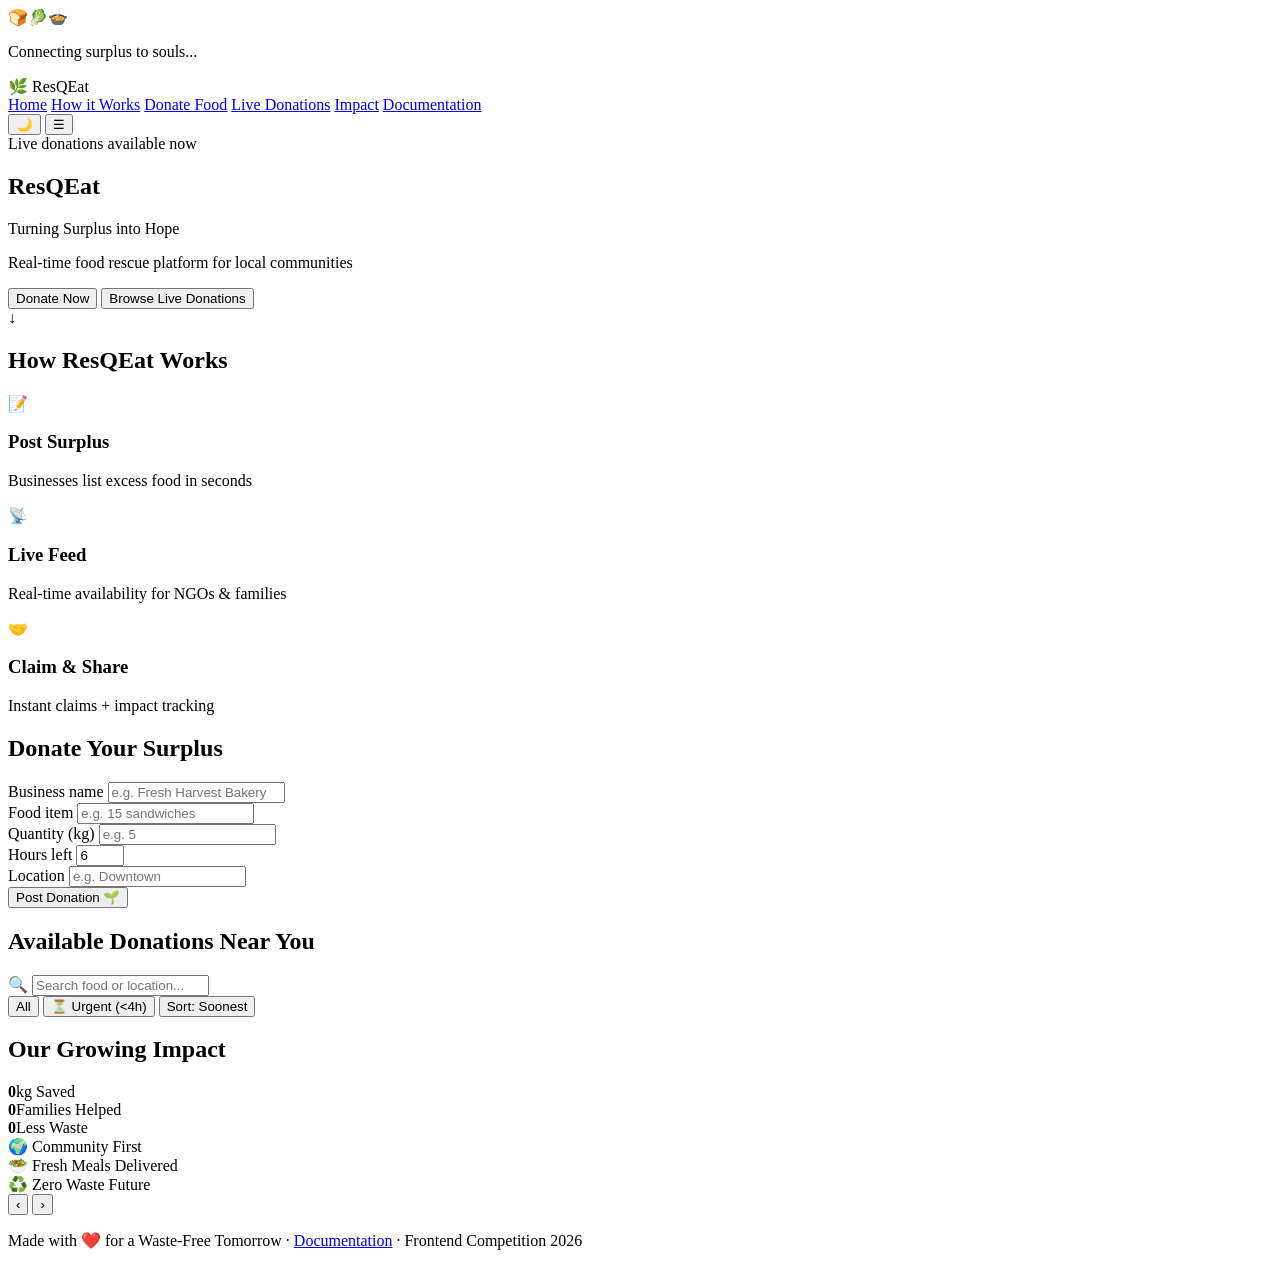
==== index.html @ 538a2867 "first commit" ====
<!DOCTYPE html>
<html lang="en">
<head>
    <meta charset="UTF-8">
    <meta name="viewport" content="width=device-width, initial-scale=1.0">
    <title>ResQEat • Zero Waste Food Network</title>
    <meta name="description" content="ResQEat connects surplus food from local businesses to NGOs and families in real time — turning waste into meals before the clock runs out.">
    <link rel="stylesheet" href="style.css">
</head>
<body>
    <!-- Loading -->
    <div id="loading-screen" class="loading-screen" aria-hidden="true">
        <div class="loader">
            <div class="food-loader">
                <span>🍞</span><span>🥬</span><span>🍲</span>
            </div>
            <p>Connecting surplus to souls...</p>
        </div>
    </div>

    <nav class="navbar">
        <div class="nav-container">
            <div class="logo">🌿 ResQEat</div>
            <div class="nav-links">
                <a href="#home">Home</a>
                <a href="#how">How it Works</a>
                <a href="#donate">Donate Food</a>
                <a href="#claim">Live Donations</a>
                <a href="#impact">Impact</a>
                <a href="documentation.html">Documentation</a>
            </div>
            <div class="nav-right">
                <button onclick="toggleTheme()" id="theme-toggle" class="theme-toggle" aria-label="Toggle dark mode">🌙</button>
                <button class="nav-toggle" onclick="toggleMobileNav()" aria-label="Open menu">☰</button>
            </div>
        </div>
    </nav>

    <!-- Hero -->
    <section id="home" class="hero">
        <div class="hero-bg"></div>
        <div class="hero-grain"></div>
        <div class="hero-content">
            <span class="hero-eyebrow"><span class="pulse-dot"></span> Live donations available now</span>
            <h1>ResQEat</h1>
            <p class="tagline">Turning Surplus into Hope</p>
            <p class="subtag">Real-time food rescue platform for local communities</p>
            <div class="hero-buttons">
                <button onclick="navigateToSection('donate')" class="cta-btn primary">Donate Now</button>
                <button onclick="navigateToSection('claim')" class="cta-btn secondary">Browse Live Donations</button>
            </div>
        </div>
        <div class="scroll-cue" aria-hidden="true">↓</div>
    </section>

    <!-- How it Works -->
    <section id="how" class="section">
        <div class="container">
            <h2 class="section-title reveal">How ResQEat Works</h2>
            <div class="steps-grid">
                <div class="step-card reveal">
                    <div class="icon">📝</div>
                    <h3>Post Surplus</h3>
                    <p>Businesses list excess food in seconds</p>
                </div>
                <div class="step-card reveal">
                    <div class="icon">📡</div>
                    <h3>Live Feed</h3>
                    <p>Real-time availability for NGOs & families</p>
                </div>
                <div class="step-card reveal">
                    <div class="icon">🤝</div>
                    <h3>Claim & Share</h3>
                    <p>Instant claims + impact tracking</p>
                </div>
            </div>
        </div>
    </section>

    <!-- Donate -->
    <section id="donate" class="section section-alt">
        <div class="container">
            <h2 class="section-title reveal">Donate Your Surplus</h2>
            <form id="donate-form" class="donate-form reveal" onsubmit="submitDonation(event)">
                <div class="form-grid">
                    <div class="field">
                        <label for="business">Business name</label>
                        <input type="text" id="business" placeholder="e.g. Fresh Harvest Bakery" required>
                    </div>
                    <div class="field">
                        <label for="item">Food item</label>
                        <input type="text" id="item" placeholder="e.g. 15 sandwiches" required>
                    </div>
                    <div class="field">
                        <label for="qty">Quantity (kg)</label>
                        <input type="number" id="qty" placeholder="e.g. 5" step="0.5" min="0.1" required>
                    </div>
                    <div class="field">
                        <label for="hours">Hours left</label>
                        <input type="number" id="hours" placeholder="6" min="1" max="48" value="6" required>
                    </div>
                    <div class="field">
                        <label for="loc">Location</label>
                        <input type="text" id="loc" placeholder="e.g. Downtown" required>
                    </div>
                </div>
                <button type="submit" class="submit-btn">Post Donation 🌱</button>
            </form>
        </div>
    </section>

    <!-- Live Donations -->
    <section id="claim" class="section">
        <div class="container">
            <h2 class="section-title reveal">Available Donations Near You</h2>
            <div class="filter-bar reveal">
                <div class="search-bar">
                    <span class="search-icon">🔍</span>
                    <input type="text" id="search-input" placeholder="Search food or location..." onkeyup="filterDonations()" aria-label="Search donations">
                </div>
                <button class="filter-chip active" data-filter="all" onclick="setFilter('all', this)">All</button>
                <button class="filter-chip" data-filter="urgent" onclick="setFilter('urgent', this)">⏳ Urgent (&lt;4h)</button>
                <button class="filter-chip" data-filter="soon" onclick="setFilter('soon', this)">Sort: Soonest</button>
            </div>
            <div id="donations-container" class="donations-grid"></div>
        </div>
    </section>

    <!-- Impact -->
    <section id="impact" class="section section-alt">
        <div class="container">
            <h2 class="section-title reveal">Our Growing Impact</h2>
            <div class="stats-grid">
                <div class="stat reveal"><strong data-count="12450">0</strong><span>kg Saved</span></div>
                <div class="stat reveal"><strong data-count="520">0</strong><span>Families Helped</span></div>
                <div class="stat reveal"><strong data-count="94" data-suffix="%">0</strong><span>Less Waste</span></div>
            </div>
            <div class="slider-container reveal">
                <div id="slides" class="slides">
                    <div class="slide">🌍 Community First</div>
                    <div class="slide">🥗 Fresh Meals Delivered</div>
                    <div class="slide">♻️ Zero Waste Future</div>
                </div>
                <button class="slider-btn prev" onclick="changeSlide(-1)" aria-label="Previous slide">‹</button>
                <button class="slider-btn next" onclick="changeSlide(1)" aria-label="Next slide">›</button>
            </div>
            <div class="slider-dots" id="slider-dots"></div>
        </div>
    </section>

    <footer>
        <p>Made with ❤️ for a Waste-Free Tomorrow · <a href="documentation.html">Documentation</a> · Frontend Competition 2026</p>
    </footer>

    <div class="toast-container" id="toast-container"></div>

    <script src="script.js"></script>
</body>
</html>
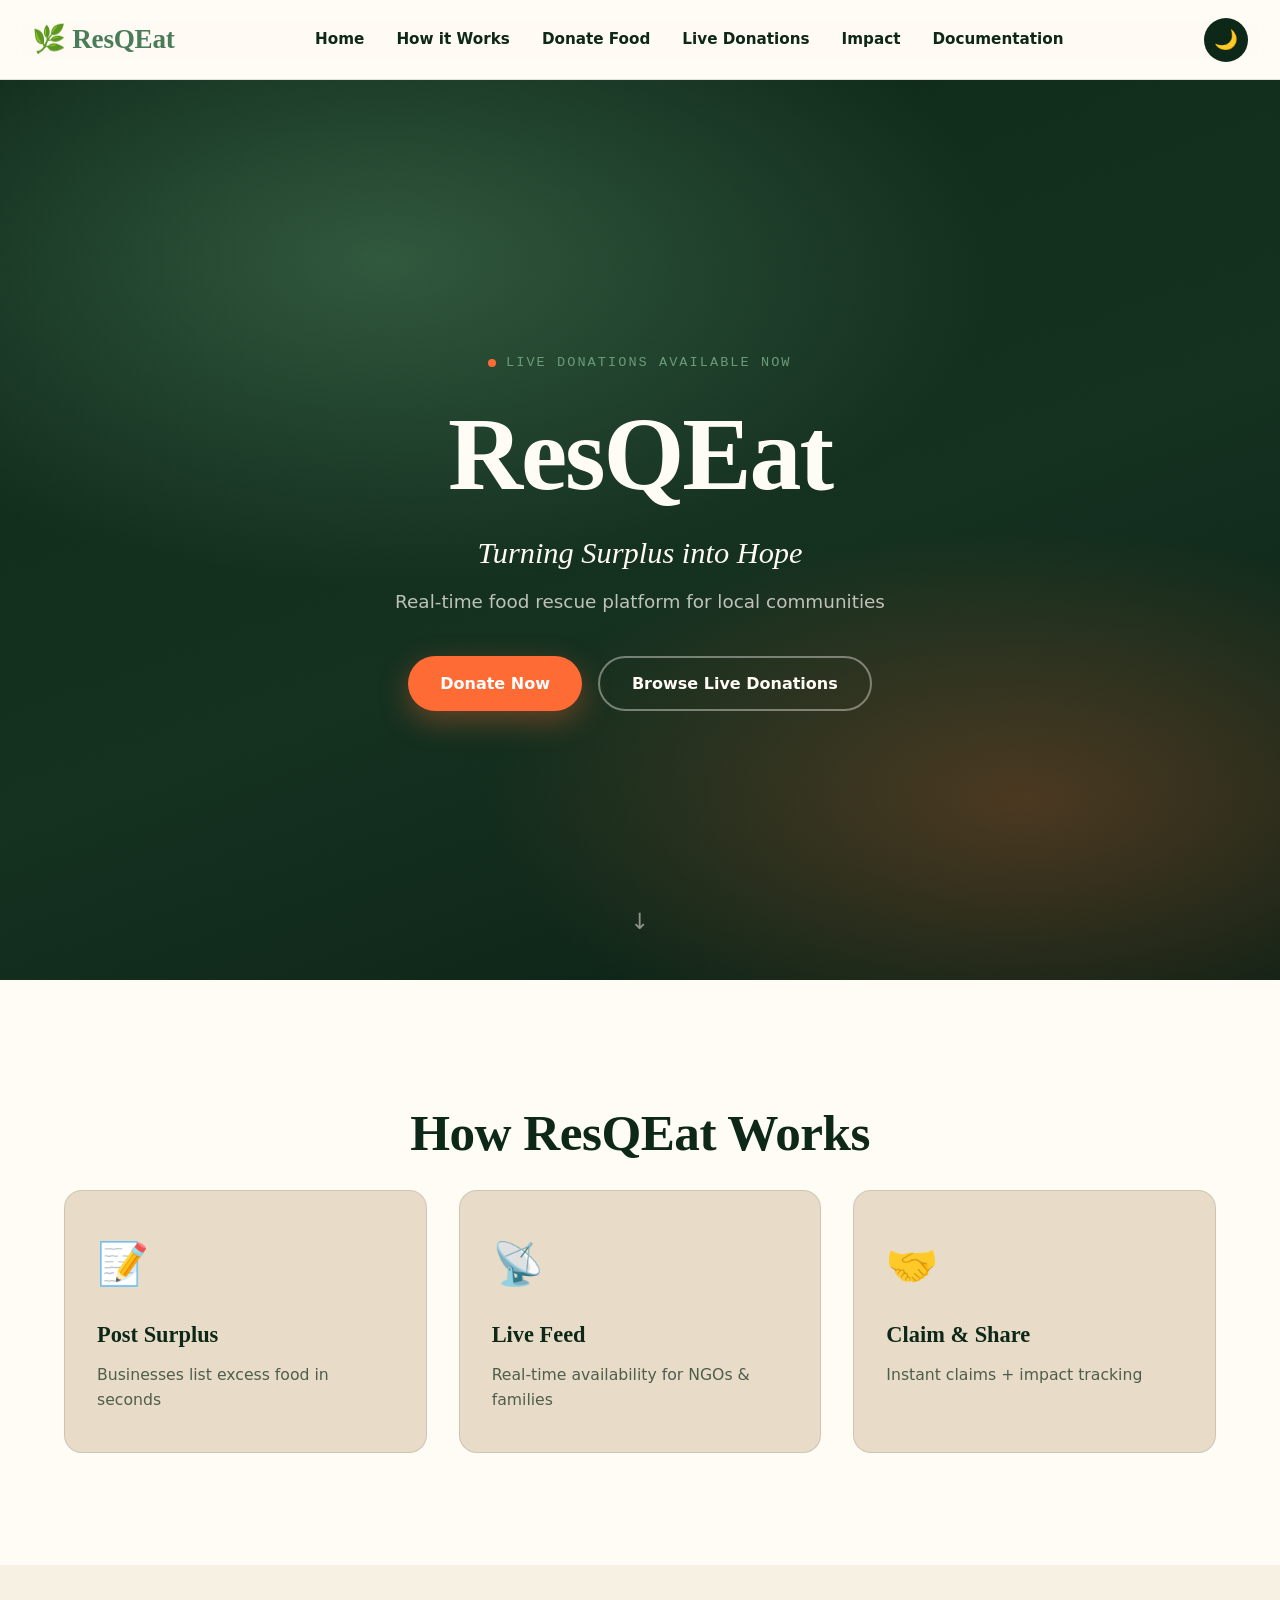
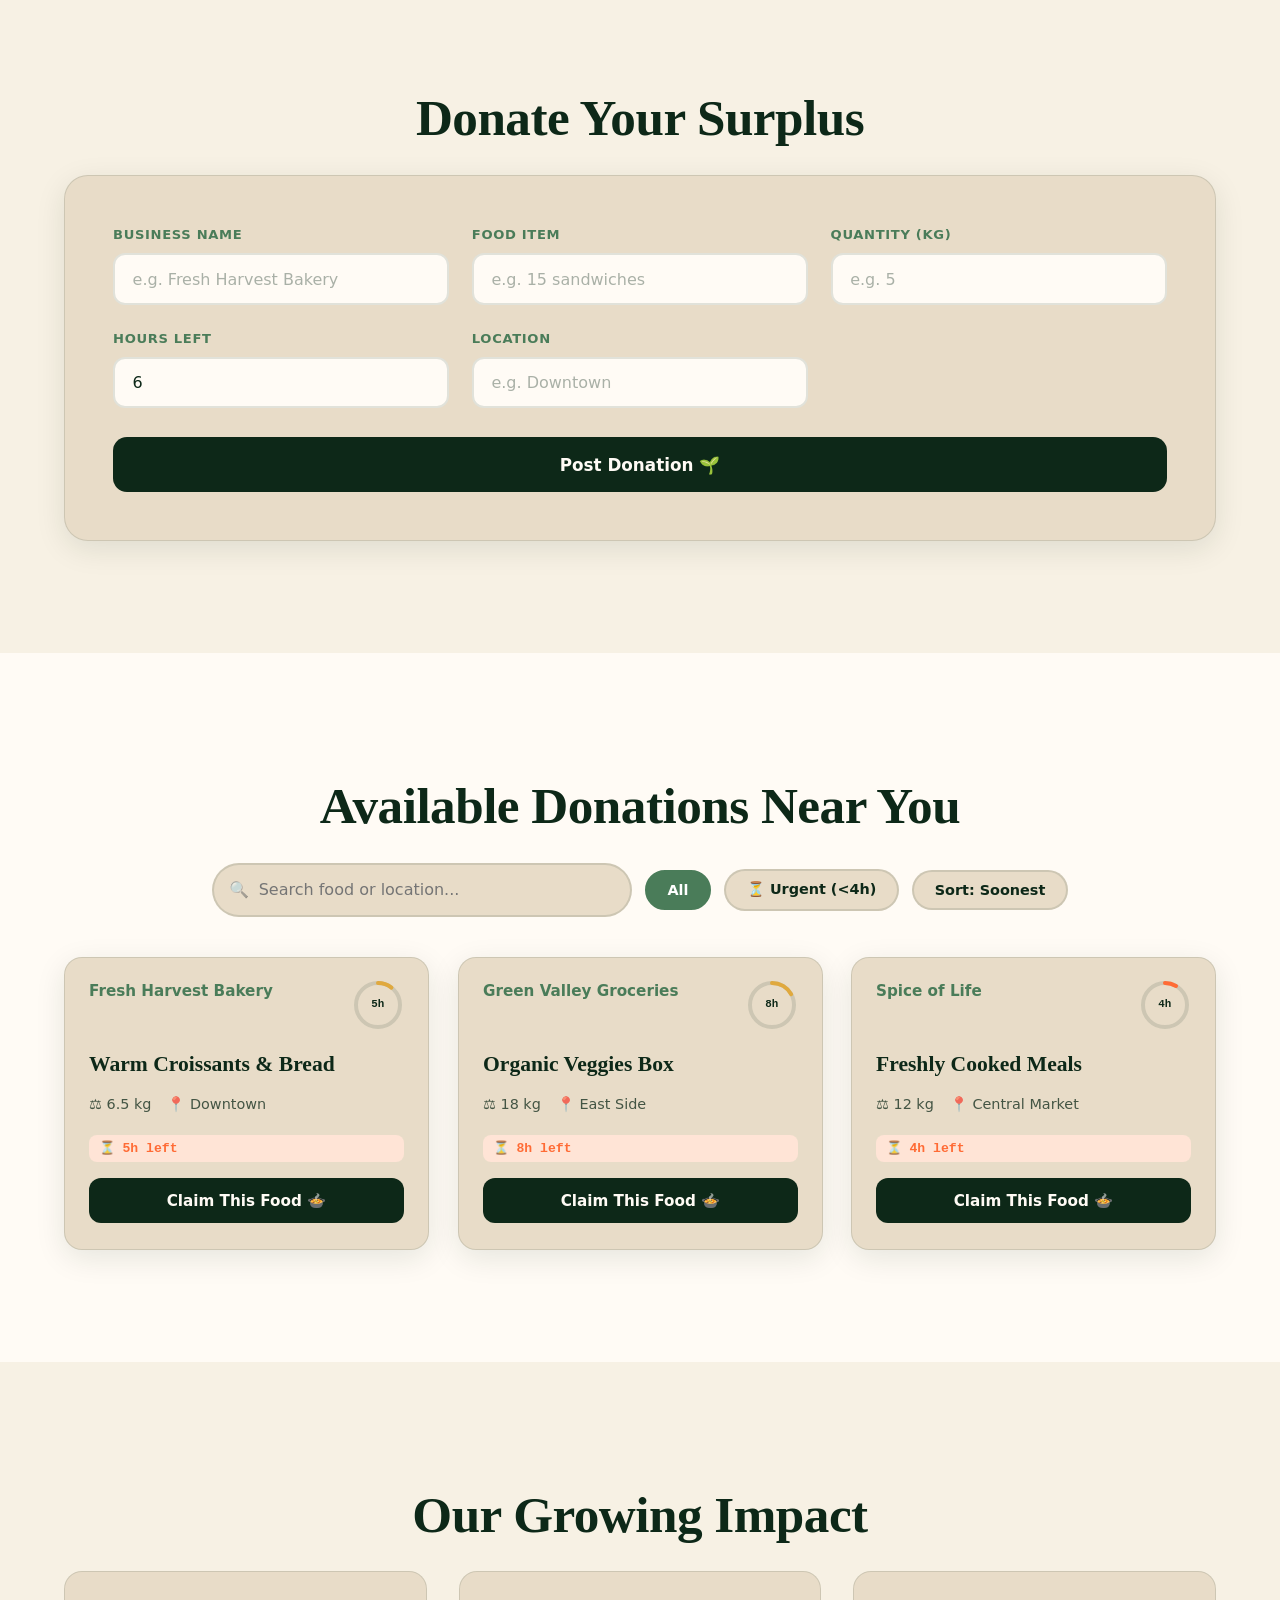
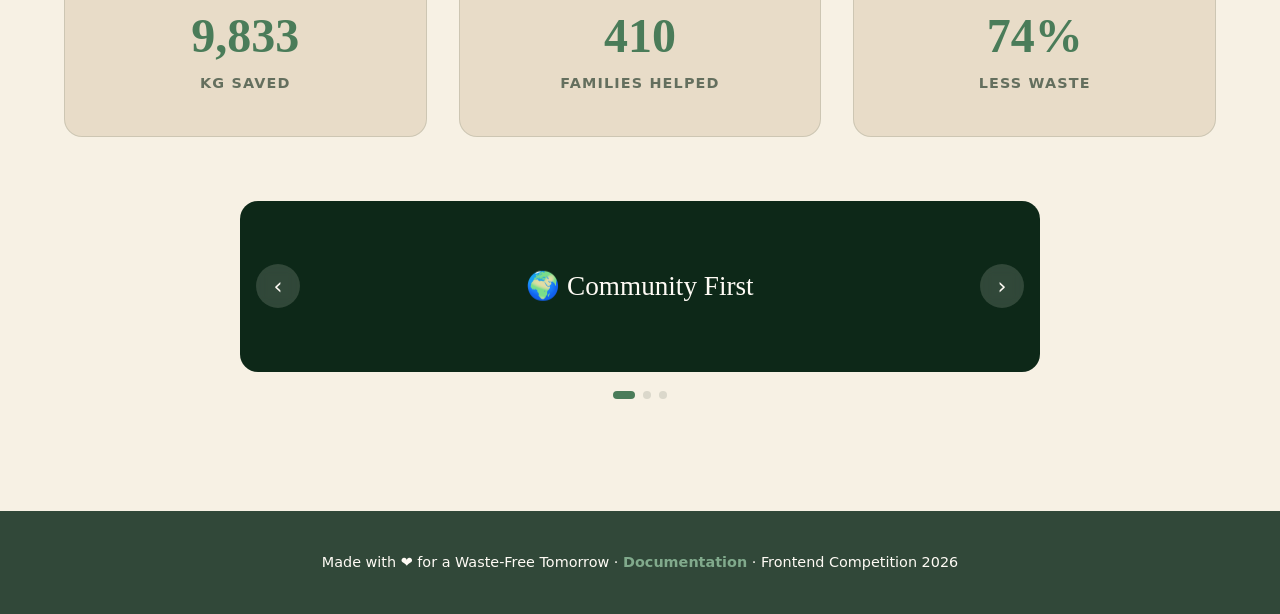
==== commit ddccba47: "Fix CSS and JS paths" ====
--- a/index.html
+++ b/index.html
@@ -5,7 +5,7 @@
     <meta name="viewport" content="width=device-width, initial-scale=1.0">
     <title>ResQEat • Zero Waste Food Network</title>
     <meta name="description" content="ResQEat connects surplus food from local businesses to NGOs and families in real time — turning waste into meals before the clock runs out.">
-    <link rel="stylesheet" href="style.css">
+    <link rel="stylesheet" href="src/style.css">
 </head>
 <body>
     <!-- Loading -->
@@ -154,6 +154,6 @@
 
     <div class="toast-container" id="toast-container"></div>
 
-    <script src="script.js"></script>
+    <script src="src/script.js"></script>
 </body>
 </html>
--- a/src/style.css
+++ b/src/style.css
@@ -0,0 +1,1048 @@
+/* ============================================
+   ResQEat — Design Tokens
+   Note: Google Fonts import is best-effort. If it can't
+   load (offline / sandboxed preview), font stacks below
+   fall back to system serif/sans/mono so the page never
+   depends on network access to render.
+   ============================================ */
+@import url('https://fonts.googleapis.com/css2?family=Fraunces:ital,opsz,wght@0,9..144,400;0,9..144,500;0,9..144,600;0,9..144,700;0,9..144,900;1,9..144,500&family=Inter:wght@400;500;600;700;800&family=JetBrains+Mono:wght@400;500;700&display=swap');
+
+:root {
+    --ink: #0D2818;
+    --ink-soft: #1A3A26;
+    --paper: #FFFBF5;
+    --paper-dim: #F7F1E4;
+    --card: #E8DCC8;
+    --sage: #4A7C59;
+    --sage-light: #6B9C7A;
+    --urgent: #FF6B35;
+    --urgent-soft: #FFE4D6;
+    --line: rgba(13, 40, 24, 0.12);
+    --shadow: 0 8px 30px rgba(13, 40, 24, 0.10);
+    --shadow-lg: 0 20px 60px rgba(13, 40, 24, 0.18);
+
+    --font-display: 'Fraunces', Georgia, 'Times New Roman', serif;
+    --font-body: 'Inter', system-ui, -apple-system, Segoe UI, Roboto, sans-serif;
+    --font-mono: 'JetBrains Mono', 'Courier New', monospace;
+
+    --radius: 18px;
+    --ease: cubic-bezier(0.22, 1, 0.36, 1);
+}
+
+body.dark {
+    --ink: #F7F1E4;
+    --ink-soft: #E8DCC8;
+    --paper: #0A1810;
+    --paper-dim: #0F2016;
+    --card: #14261B;
+    --sage: #6B9C7A;
+    --sage-light: #8CBF9A;
+    --urgent: #FF8557;
+    --urgent-soft: #3A2318;
+    --line: rgba(247, 241, 228, 0.10);
+    --shadow: 0 8px 30px rgba(0, 0, 0, 0.35);
+    --shadow-lg: 0 20px 60px rgba(0, 0, 0, 0.5);
+}
+
+* { margin: 0; padding: 0; box-sizing: border-box; }
+
+@media (prefers-reduced-motion: reduce) {
+    *, *::before, *::after {
+        animation-duration: 0.01ms !important;
+        animation-iteration-count: 1 !important;
+        transition-duration: 0.01ms !important;
+        scroll-behavior: auto !important;
+    }
+}
+
+html { scroll-behavior: smooth; }
+
+body {
+    font-family: var(--font-body);
+    background: var(--paper);
+    color: var(--ink);
+    line-height: 1.6;
+    transition: background 0.5s var(--ease), color 0.5s var(--ease);
+    overflow-x: hidden;
+}
+
+::selection { background: var(--urgent); color: white; }
+
+a { color: inherit; }
+
+button {
+    font-family: inherit;
+    cursor: pointer;
+}
+
+:focus-visible {
+    outline: 3px solid var(--urgent);
+    outline-offset: 3px;
+    border-radius: 4px;
+}
+
+/* ============================================
+   Loading Screen
+   ============================================ */
+.loading-screen {
+    position: fixed;
+    inset: 0;
+    background: var(--ink);
+    z-index: 9999;
+    display: flex;
+    align-items: center;
+    justify-content: center;
+    transition: opacity 0.8s var(--ease), visibility 0.8s;
+}
+
+.loader { text-align: center; color: var(--paper); }
+
+.food-loader {
+    font-size: 3.5rem;
+    display: flex;
+    gap: 0.5rem;
+    justify-content: center;
+    margin-bottom: 1.2rem;
+}
+
+.food-loader span {
+    display: inline-block;
+    animation: bounce 1.2s var(--ease) infinite;
+}
+
+.food-loader span:nth-child(2) { animation-delay: 0.15s; }
+.food-loader span:nth-child(3) { animation-delay: 0.3s; }
+
+@keyframes bounce {
+    0%, 100% { transform: translateY(0); }
+    50% { transform: translateY(-16px); }
+}
+
+.loader p {
+    font-family: var(--font-display);
+    font-style: italic;
+    font-size: 1.15rem;
+    opacity: 0.85;
+    letter-spacing: 0.02em;
+}
+
+/* ============================================
+   Navbar
+   ============================================ */
+.navbar {
+    background: rgba(255, 251, 245, 0.85);
+    backdrop-filter: blur(16px) saturate(1.4);
+    -webkit-backdrop-filter: blur(16px) saturate(1.4);
+    position: sticky;
+    top: 0;
+    z-index: 1000;
+    border-bottom: 1px solid var(--line);
+    transition: background 0.5s var(--ease);
+}
+
+body.dark .navbar {
+    background: rgba(10, 24, 16, 0.85);
+}
+
+.nav-container {
+    max-width: 1300px;
+    margin: 0 auto;
+    padding: 1.1rem 2rem;
+    display: flex;
+    justify-content: space-between;
+    align-items: center;
+    gap: 1.5rem;
+}
+
+.logo {
+    font-family: var(--font-display);
+    font-size: 1.7rem;
+    font-weight: 700;
+    color: var(--sage);
+    display: flex;
+    align-items: center;
+    gap: 0.5rem;
+    letter-spacing: -0.01em;
+}
+
+.nav-links {
+    display: flex;
+    align-items: center;
+    gap: 2rem;
+}
+
+.nav-links a {
+    text-decoration: none;
+    color: var(--ink);
+    font-weight: 600;
+    font-size: 0.95rem;
+    position: relative;
+    padding: 0.3rem 0;
+    transition: color 0.3s;
+}
+
+.nav-links a::after {
+    content: '';
+    position: absolute;
+    left: 0;
+    bottom: -2px;
+    width: 0;
+    height: 2px;
+    background: var(--urgent);
+    transition: width 0.3s var(--ease);
+}
+
+.nav-links a:hover {
+    color: var(--sage);
+}
+
+.nav-links a:hover::after {
+    width: 100%;
+}
+
+.nav-right {
+    display: flex;
+    align-items: center;
+    gap: 1rem;
+}
+
+.nav-toggle {
+    display: none;
+    background: none;
+    border: none;
+    font-size: 1.6rem;
+    color: var(--ink);
+}
+
+#theme-toggle {
+    width: 44px;
+    height: 44px;
+    border: none;
+    border-radius: 50%;
+    cursor: pointer;
+    font-size: 1.2rem;
+    background: var(--ink);
+    color: var(--paper);
+    display: flex;
+    align-items: center;
+    justify-content: center;
+    transition: transform 0.5s var(--ease), background 0.4s;
+}
+
+#theme-toggle:hover {
+    transform: rotate(20deg) scale(1.08);
+}
+
+/* ============================================
+   Hero
+   ============================================ */
+.hero {
+    min-height: 100vh;
+    position: relative;
+    display: flex;
+    align-items: center;
+    justify-content: center;
+    text-align: center;
+    color: var(--paper);
+    background: var(--ink);
+    overflow: hidden;
+}
+
+.hero-bg {
+    position: absolute;
+    inset: 0;
+    background:
+        radial-gradient(ellipse 80% 60% at 30% 20%, rgba(74, 124, 89, 0.55), transparent 60%),
+        radial-gradient(ellipse 70% 50% at 80% 80%, rgba(255, 107, 53, 0.25), transparent 60%),
+        linear-gradient(160deg, #0D2818 0%, #14301F 55%, #0A1F14 100%);
+}
+
+.hero-grain {
+    position: absolute;
+    inset: 0;
+    opacity: 0.05;
+    background-image: url("data:image/svg+xml,%3Csvg xmlns='http://www.w3.org/2000/svg' width='100' height='100'%3E%3Cfilter id='n'%3E%3CfeTurbulence type='fractalNoise' baseFrequency='0.9' numOctaves='2' stitchTiles='stitch'/%3E%3C/filter%3E%3Crect width='100%25' height='100%25' filter='url(%23n)'/%3E%3C/svg%3E");
+    mix-blend-mode: overlay;
+}
+
+.hero-content {
+    position: relative;
+    z-index: 2;
+    max-width: 900px;
+    padding: 0 1.5rem;
+}
+
+.hero-eyebrow {
+    font-family: var(--font-mono);
+    font-size: 0.85rem;
+    letter-spacing: 0.15em;
+    text-transform: uppercase;
+    color: var(--sage-light);
+    display: inline-flex;
+    align-items: center;
+    gap: 0.6rem;
+    margin-bottom: 1.8rem;
+    opacity: 0;
+    animation: fadeUp 0.9s var(--ease) 0.1s forwards;
+}
+
+.pulse-dot {
+    width: 8px;
+    height: 8px;
+    border-radius: 50%;
+    background: var(--urgent);
+    box-shadow: 0 0 0 0 rgba(255, 107, 53, 0.7);
+    animation: pulse 2s infinite;
+}
+
+@keyframes pulse {
+    0% { box-shadow: 0 0 0 0 rgba(255, 107, 53, 0.6); }
+    70% { box-shadow: 0 0 0 10px rgba(255, 107, 53, 0); }
+    100% { box-shadow: 0 0 0 0 rgba(255, 107, 53, 0); }
+}
+
+.hero-content h1 {
+    font-family: var(--font-display);
+    font-weight: 900;
+    font-size: clamp(3.2rem, 9vw, 6.5rem);
+    line-height: 0.98;
+    letter-spacing: -0.02em;
+    margin-bottom: 1.5rem;
+    opacity: 0;
+    animation: fadeUp 0.9s var(--ease) 0.25s forwards;
+}
+
+.hero-content h1 em {
+    font-style: italic;
+    font-weight: 500;
+    color: var(--urgent);
+}
+
+.tagline {
+    font-family: var(--font-display);
+    font-style: italic;
+    font-size: clamp(1.4rem, 3vw, 1.9rem);
+    font-weight: 500;
+    color: var(--paper);
+    margin-bottom: 0.6rem;
+    opacity: 0;
+    animation: fadeUp 0.9s var(--ease) 0.4s forwards;
+}
+
+.subtag {
+    font-family: var(--font-body);
+    font-size: clamp(1rem, 2vw, 1.15rem);
+    font-weight: 400;
+    color: rgba(255, 251, 245, 0.72);
+    max-width: 560px;
+    margin: 0 auto 2.5rem;
+    opacity: 0;
+    animation: fadeUp 0.9s var(--ease) 0.48s forwards;
+}
+
+.hero-buttons {
+    display: flex;
+    gap: 1rem;
+    justify-content: center;
+    flex-wrap: wrap;
+    opacity: 0;
+    animation: fadeUp 0.9s var(--ease) 0.55s forwards;
+}
+
+@keyframes fadeUp {
+    from { opacity: 0; transform: translateY(24px); }
+    to { opacity: 1; transform: translateY(0); }
+}
+
+.cta-btn {
+    padding: 1rem 2rem;
+    border-radius: 100px;
+    font-size: 1rem;
+    font-weight: 700;
+    border: none;
+    cursor: pointer;
+    transition: transform 0.35s var(--ease), box-shadow 0.35s var(--ease), background 0.3s;
+}
+
+.cta-btn.primary {
+    background: var(--urgent);
+    color: white;
+    box-shadow: 0 10px 30px rgba(255, 107, 53, 0.35);
+}
+
+.cta-btn.primary:hover {
+    transform: translateY(-3px);
+    box-shadow: 0 16px 40px rgba(255, 107, 53, 0.45);
+}
+
+.cta-btn.secondary {
+    background: transparent;
+    border: 2px solid rgba(255, 251, 245, 0.4);
+    color: var(--paper);
+}
+
+.cta-btn.secondary:hover {
+    border-color: var(--paper);
+    background: rgba(255, 251, 245, 0.08);
+    transform: translateY(-3px);
+}
+
+.scroll-cue {
+    position: absolute;
+    bottom: 2.5rem;
+    left: 50%;
+    transform: translateX(-50%);
+    z-index: 2;
+    color: rgba(255, 251, 245, 0.5);
+    font-size: 1.4rem;
+    animation: bobble 2.2s ease-in-out infinite;
+}
+
+@keyframes bobble {
+    0%, 100% { transform: translate(-50%, 0); }
+    50% { transform: translate(-50%, 10px); }
+}
+
+/* ============================================
+   Sections
+   ============================================ */
+.section { padding: 7rem 0; }
+.section-alt { background: var(--paper-dim); }
+
+.container {
+    max-width: 1200px;
+    margin: 0 auto;
+    padding: 0 1.5rem;
+}
+
+.section-eyebrow {
+    font-family: var(--font-mono);
+    font-size: 0.8rem;
+    letter-spacing: 0.15em;
+    text-transform: uppercase;
+    color: var(--urgent);
+    text-align: center;
+    display: block;
+    margin-bottom: 0.8rem;
+    font-weight: 700;
+}
+
+.section-title {
+    text-align: center;
+    font-family: var(--font-display);
+    font-weight: 700;
+    font-size: clamp(2.2rem, 5vw, 3.2rem);
+    color: var(--ink);
+    margin-bottom: 1rem;
+    letter-spacing: -0.01em;
+}
+
+.section-sub {
+    text-align: center;
+    max-width: 560px;
+    margin: 0 auto 3.5rem;
+    color: var(--ink);
+    opacity: 0.65;
+    font-size: 1.05rem;
+}
+
+.reveal {
+    opacity: 0;
+    transform: translateY(30px);
+    transition: opacity 0.8s var(--ease), transform 0.8s var(--ease);
+}
+
+.reveal.in-view {
+    opacity: 1;
+    transform: translateY(0);
+}
+
+/* ============================================
+   How it Works
+   ============================================ */
+.steps-grid {
+    display: grid;
+    grid-template-columns: repeat(auto-fit, minmax(260px, 1fr));
+    gap: 2rem;
+}
+
+.step-card {
+    background: var(--card);
+    border-radius: var(--radius);
+    padding: 2.5rem 2rem;
+    position: relative;
+    transition: transform 0.4s var(--ease), box-shadow 0.4s var(--ease);
+    border: 1px solid var(--line);
+}
+
+.step-card:hover {
+    transform: translateY(-8px);
+    box-shadow: var(--shadow-lg);
+}
+
+.step-number {
+    font-family: var(--font-mono);
+    font-size: 0.85rem;
+    color: var(--sage);
+    font-weight: 700;
+    letter-spacing: 0.05em;
+    margin-bottom: 1rem;
+    display: block;
+}
+
+.icon {
+    font-size: 2.6rem;
+    margin-bottom: 1.2rem;
+    display: inline-block;
+}
+
+.step-card h3 {
+    font-family: var(--font-display);
+    font-size: 1.4rem;
+    font-weight: 600;
+    margin-bottom: 0.6rem;
+}
+
+.step-card p { opacity: 0.7; font-size: 0.98rem; }
+
+/* ============================================
+   Donate Form
+   ============================================ */
+.donate-form {
+    background: var(--card);
+    border-radius: 24px;
+    padding: 3rem;
+    border: 1px solid var(--line);
+    box-shadow: var(--shadow);
+}
+
+.form-grid {
+    display: grid;
+    grid-template-columns: repeat(auto-fit, minmax(260px, 1fr));
+    gap: 1.4rem;
+}
+
+.field {
+    display: flex;
+    flex-direction: column;
+    gap: 0.5rem;
+}
+
+.field label {
+    font-size: 0.82rem;
+    font-weight: 700;
+    text-transform: uppercase;
+    letter-spacing: 0.05em;
+    color: var(--sage);
+}
+
+.field input {
+    padding: 0.9rem 1.1rem;
+    border: 2px solid var(--line);
+    border-radius: 12px;
+    font-size: 1rem;
+    font-family: inherit;
+    background: var(--paper);
+    color: var(--ink);
+    transition: border-color 0.3s, box-shadow 0.3s;
+}
+
+.field input:focus {
+    border-color: var(--sage);
+    box-shadow: 0 0 0 4px rgba(74, 124, 89, 0.15);
+}
+
+.field input::placeholder { color: var(--ink); opacity: 0.35; }
+
+.submit-btn {
+    width: 100%;
+    padding: 1.1rem;
+    background: var(--ink);
+    color: var(--paper);
+    border: none;
+    border-radius: 14px;
+    font-size: 1.05rem;
+    font-weight: 700;
+    margin-top: 1.8rem;
+    transition: transform 0.3s var(--ease), background 0.3s;
+    display: flex;
+    align-items: center;
+    justify-content: center;
+    gap: 0.6rem;
+}
+
+.submit-btn:hover {
+    background: var(--sage);
+    transform: translateY(-2px);
+}
+
+.submit-btn:active { transform: translateY(0) scale(0.98); }
+
+/* ============================================
+   Live Donations
+   ============================================ */
+.filter-bar {
+    display: flex;
+    gap: 0.8rem;
+    flex-wrap: wrap;
+    margin-bottom: 2.5rem;
+    align-items: center;
+    justify-content: center;
+}
+
+.search-bar {
+    position: relative;
+    flex: 1 1 320px;
+    max-width: 420px;
+}
+
+.search-bar input {
+    width: 100%;
+    padding: 0.95rem 1.2rem 0.95rem 2.8rem;
+    border: 2px solid var(--line);
+    border-radius: 100px;
+    font-size: 1rem;
+    background: var(--card);
+    color: var(--ink);
+    font-family: inherit;
+}
+
+.search-bar input:focus {
+    border-color: var(--sage);
+    outline: none;
+}
+
+.search-icon {
+    position: absolute;
+    left: 1.1rem;
+    top: 50%;
+    transform: translateY(-50%);
+    opacity: 0.5;
+    pointer-events: none;
+}
+
+.filter-chip {
+    padding: 0.65rem 1.3rem;
+    border-radius: 100px;
+    border: 2px solid var(--line);
+    background: var(--card);
+    color: var(--ink);
+    font-weight: 600;
+    font-size: 0.9rem;
+    transition: all 0.3s var(--ease);
+}
+
+.filter-chip.active {
+    background: var(--sage);
+    border-color: var(--sage);
+    color: white;
+}
+
+.filter-chip:hover:not(.active) {
+    border-color: var(--sage);
+}
+
+.donations-grid {
+    display: grid;
+    grid-template-columns: repeat(auto-fit, minmax(320px, 1fr));
+    gap: 1.8rem;
+}
+
+.donation-card {
+    background: var(--card);
+    border-radius: var(--radius);
+    overflow: hidden;
+    border: 1px solid var(--line);
+    box-shadow: var(--shadow);
+    transition: transform 0.4s var(--ease), box-shadow 0.4s var(--ease);
+    display: flex;
+    flex-direction: column;
+    animation: cardIn 0.5s var(--ease) both;
+}
+
+@keyframes cardIn {
+    from { opacity: 0; transform: translateY(16px) scale(0.98); }
+    to { opacity: 1; transform: translateY(0) scale(1); }
+}
+
+.donation-card:hover {
+    transform: translateY(-10px);
+    box-shadow: var(--shadow-lg);
+}
+
+.card-header {
+    padding: 1.3rem 1.5rem 0;
+    display: flex;
+    justify-content: space-between;
+    align-items: flex-start;
+    gap: 1rem;
+}
+
+.card-header strong {
+    font-size: 0.95rem;
+    color: var(--sage);
+    font-weight: 700;
+}
+
+.ring-wrap {
+    position: relative;
+    width: 52px;
+    height: 52px;
+    flex-shrink: 0;
+}
+
+.ring-wrap svg { transform: rotate(-90deg); }
+
+.ring-bg { fill: none; stroke: var(--line); stroke-width: 4; }
+
+.ring-fg {
+    fill: none;
+    stroke: var(--urgent);
+    stroke-width: 4;
+    stroke-linecap: round;
+    transition: stroke-dashoffset 0.6s var(--ease), stroke 0.3s;
+}
+
+.ring-label {
+    position: absolute;
+    inset: 0;
+    display: flex;
+    align-items: center;
+    justify-content: center;
+    font-family: var(--font-mono);
+    font-size: 0.68rem;
+    font-weight: 700;
+    color: var(--ink);
+}
+
+.card-body { padding: 1rem 1.5rem 1.6rem; flex: 1; display: flex; flex-direction: column; }
+
+.card-body h3 {
+    font-family: var(--font-display);
+    font-size: 1.35rem;
+    font-weight: 600;
+    margin-bottom: 0.7rem;
+}
+
+.card-meta {
+    display: flex;
+    flex-wrap: wrap;
+    gap: 0.5rem 1rem;
+    margin-bottom: 1.2rem;
+    font-size: 0.9rem;
+    opacity: 0.75;
+}
+
+.card-meta span { display: flex; align-items: center; gap: 0.35rem; }
+
+.countdown-tag {
+    font-family: var(--font-mono);
+    font-weight: 700;
+    padding: 0.2rem 0.6rem;
+    border-radius: 8px;
+    background: var(--urgent-soft);
+    color: var(--urgent);
+    font-size: 0.82rem;
+}
+
+.claim-btn {
+    margin-top: auto;
+    width: 100%;
+    padding: 0.85rem;
+    background: var(--ink);
+    color: var(--paper);
+    border: none;
+    border-radius: 12px;
+    font-weight: 700;
+    font-size: 0.95rem;
+    transition: background 0.3s, transform 0.25s var(--ease);
+}
+
+.claim-btn:hover { background: var(--urgent); transform: translateY(-2px); }
+
+.empty-state {
+    grid-column: 1 / -1;
+    text-align: center;
+    padding: 4rem 2rem;
+    opacity: 0.6;
+}
+
+.empty-state .icon { font-size: 3rem; }
+
+/* ============================================
+   Impact
+   ============================================ */
+.stats-grid {
+    display: grid;
+    grid-template-columns: repeat(auto-fit, minmax(220px, 1fr));
+    gap: 2rem;
+    margin-bottom: 4rem;
+}
+
+.stat {
+    text-align: center;
+    padding: 2.5rem 1.5rem;
+    background: var(--card);
+    border-radius: var(--radius);
+    border: 1px solid var(--line);
+}
+
+.stat strong {
+    display: block;
+    font-family: var(--font-display);
+    font-size: 3rem;
+    font-weight: 700;
+    color: var(--sage);
+    line-height: 1;
+    margin-bottom: 0.6rem;
+}
+
+.stat span {
+    font-size: 0.9rem;
+    text-transform: uppercase;
+    letter-spacing: 0.08em;
+    font-weight: 700;
+    opacity: 0.6;
+}
+
+.slider-container {
+    position: relative;
+    max-width: 800px;
+    margin: 0 auto;
+    border-radius: var(--radius);
+    overflow: hidden;
+}
+
+.slides {
+    display: flex;
+    transition: transform 0.6s var(--ease);
+}
+
+.slide {
+    min-width: 100%;
+    padding: 4rem 2rem;
+    text-align: center;
+    font-family: var(--font-display);
+    font-size: 1.7rem;
+    font-weight: 500;
+    background: var(--ink);
+    color: var(--paper);
+}
+
+.slider-btn {
+    position: absolute;
+    top: 50%;
+    transform: translateY(-50%);
+    background: rgba(255, 251, 245, 0.15);
+    color: var(--paper);
+    border: none;
+    width: 44px;
+    height: 44px;
+    border-radius: 50%;
+    font-size: 1.4rem;
+    backdrop-filter: blur(6px);
+    transition: background 0.3s;
+}
+
+.slider-btn:hover { background: rgba(255, 251, 245, 0.3); }
+.slider-btn.prev { left: 1rem; }
+.slider-btn.next { right: 1rem; }
+
+.slider-dots {
+    display: flex;
+    justify-content: center;
+    gap: 0.5rem;
+    margin-top: 1.2rem;
+}
+
+.dot {
+    width: 8px;
+    height: 8px;
+    border-radius: 50%;
+    background: var(--line);
+    border: none;
+    transition: all 0.3s;
+    cursor: pointer;
+}
+
+.dot.active { background: var(--sage); width: 22px; border-radius: 4px; }
+
+/* ============================================
+   Toast
+   ============================================ */
+.toast-container {
+    position: fixed;
+    bottom: 1.8rem;
+    right: 1.8rem;
+    z-index: 5000;
+    display: flex;
+    flex-direction: column;
+    gap: 0.8rem;
+}
+
+.toast {
+    background: var(--ink);
+    color: var(--paper);
+    padding: 1rem 1.4rem;
+    border-radius: 14px;
+    box-shadow: var(--shadow-lg);
+    font-weight: 600;
+    font-size: 0.92rem;
+    display: flex;
+    align-items: center;
+    gap: 0.7rem;
+    max-width: 320px;
+    animation: toastIn 0.4s var(--ease);
+}
+
+.toast.leaving { animation: toastOut 0.35s var(--ease) forwards; }
+
+@keyframes toastIn {
+    from { opacity: 0; transform: translateX(40px); }
+    to { opacity: 1; transform: translateX(0); }
+}
+
+@keyframes toastOut {
+    to { opacity: 0; transform: translateX(40px) scale(0.95); }
+}
+
+/* ============================================
+   Footer
+   ============================================ */
+footer {
+    background: var(--ink);
+    color: var(--paper);
+    text-align: center;
+    padding: 2.5rem 1.5rem;
+    font-size: 0.9rem;
+    opacity: 0.85;
+}
+
+footer a { color: var(--sage-light); text-decoration: none; font-weight: 600; }
+
+/* ============================================
+   Documentation Page
+   ============================================ */
+.doc-body {
+    background: var(--paper);
+    color: var(--ink);
+    font-family: var(--font-body);
+    min-height: 100vh;
+}
+
+.doc-header {
+    background: var(--ink);
+    color: var(--paper);
+    padding: 1.4rem 2rem;
+    display: flex;
+    justify-content: space-between;
+    align-items: center;
+    flex-wrap: wrap;
+    gap: 1rem;
+}
+
+.doc-header h2 {
+    font-family: var(--font-display);
+    font-weight: 600;
+    font-size: 1.4rem;
+}
+
+.doc-header-actions { display: flex; gap: 0.7rem; }
+
+.btn {
+    background: var(--sage);
+    color: white;
+    padding: 0.65rem 1.2rem;
+    border: none;
+    border-radius: 10px;
+    text-decoration: none;
+    font-weight: 700;
+    font-size: 0.9rem;
+    display: inline-flex;
+    align-items: center;
+    gap: 0.4rem;
+    transition: transform 0.25s var(--ease), background 0.3s;
+}
+
+.btn:hover { transform: translateY(-2px); background: var(--urgent); }
+
+.doc-container {
+    max-width: 900px;
+    margin: 0 auto;
+    padding: 3rem 1.5rem;
+}
+
+.doc-card {
+    background: var(--card);
+    padding: 2.2rem;
+    border-radius: var(--radius);
+    box-shadow: var(--shadow);
+    margin-bottom: 1.8rem;
+    border: 1px solid var(--line);
+}
+
+.doc-card h2 {
+    font-family: var(--font-display);
+    font-weight: 600;
+    font-size: 1.5rem;
+    margin-bottom: 1.2rem;
+    color: var(--sage);
+}
+
+.profile {
+    display: flex;
+    gap: 2rem;
+    flex-wrap: wrap;
+    align-items: center;
+}
+
+.profile-pic {
+    width: 180px;
+    height: 180px;
+    border-radius: 50%;
+    object-fit: cover;
+    border: 6px solid var(--sage);
+    flex-shrink: 0;
+}
+
+.profile-fallback {
+    width: 180px;
+    height: 180px;
+    border-radius: 50%;
+    border: 6px solid var(--sage);
+    flex-shrink: 0;
+    display: flex;
+    align-items: center;
+    justify-content: center;
+    font-family: var(--font-display);
+    font-size: 3.5rem;
+    font-weight: 700;
+    background: var(--paper-dim);
+    color: var(--sage);
+}
+
+.profile-info p { margin: 0.35rem 0; }
+
+.doc-card ul { padding-left: 1.4rem; line-height: 1.9; }
+
+.doc-footer {
+    text-align: center;
+    padding: 2rem;
+    background: var(--ink);
+    color: var(--paper);
+}
+
+/* ============================================
+   Responsive
+   ============================================ */
+@media (max-width: 860px) {
+    .nav-links { display: none; }
+    .nav-toggle { display: block; }
+}
+
+@media (max-width: 600px) {
+    .section { padding: 4.5rem 0; }
+    .donate-form { padding: 1.8rem; }
+    .profile { justify-content: center; text-align: center; }
+    .profile-info { width: 100%; }
+}
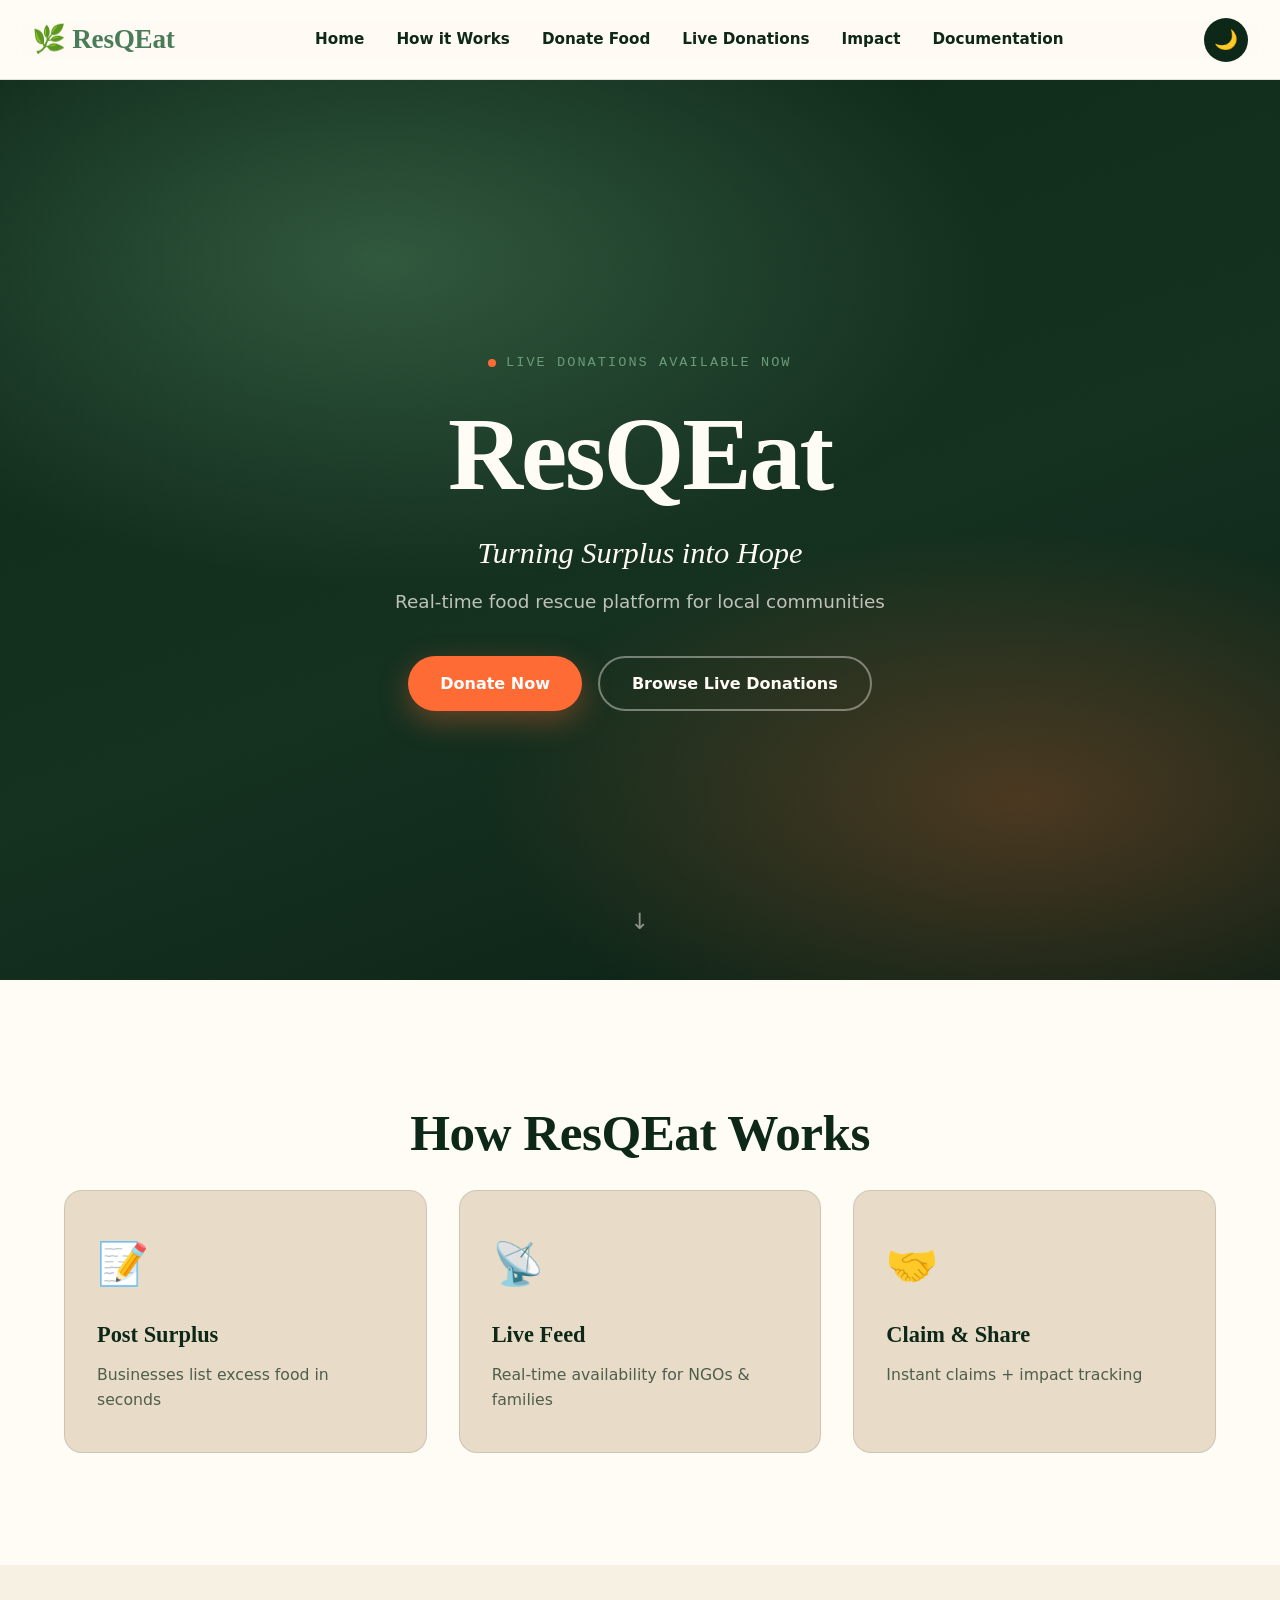
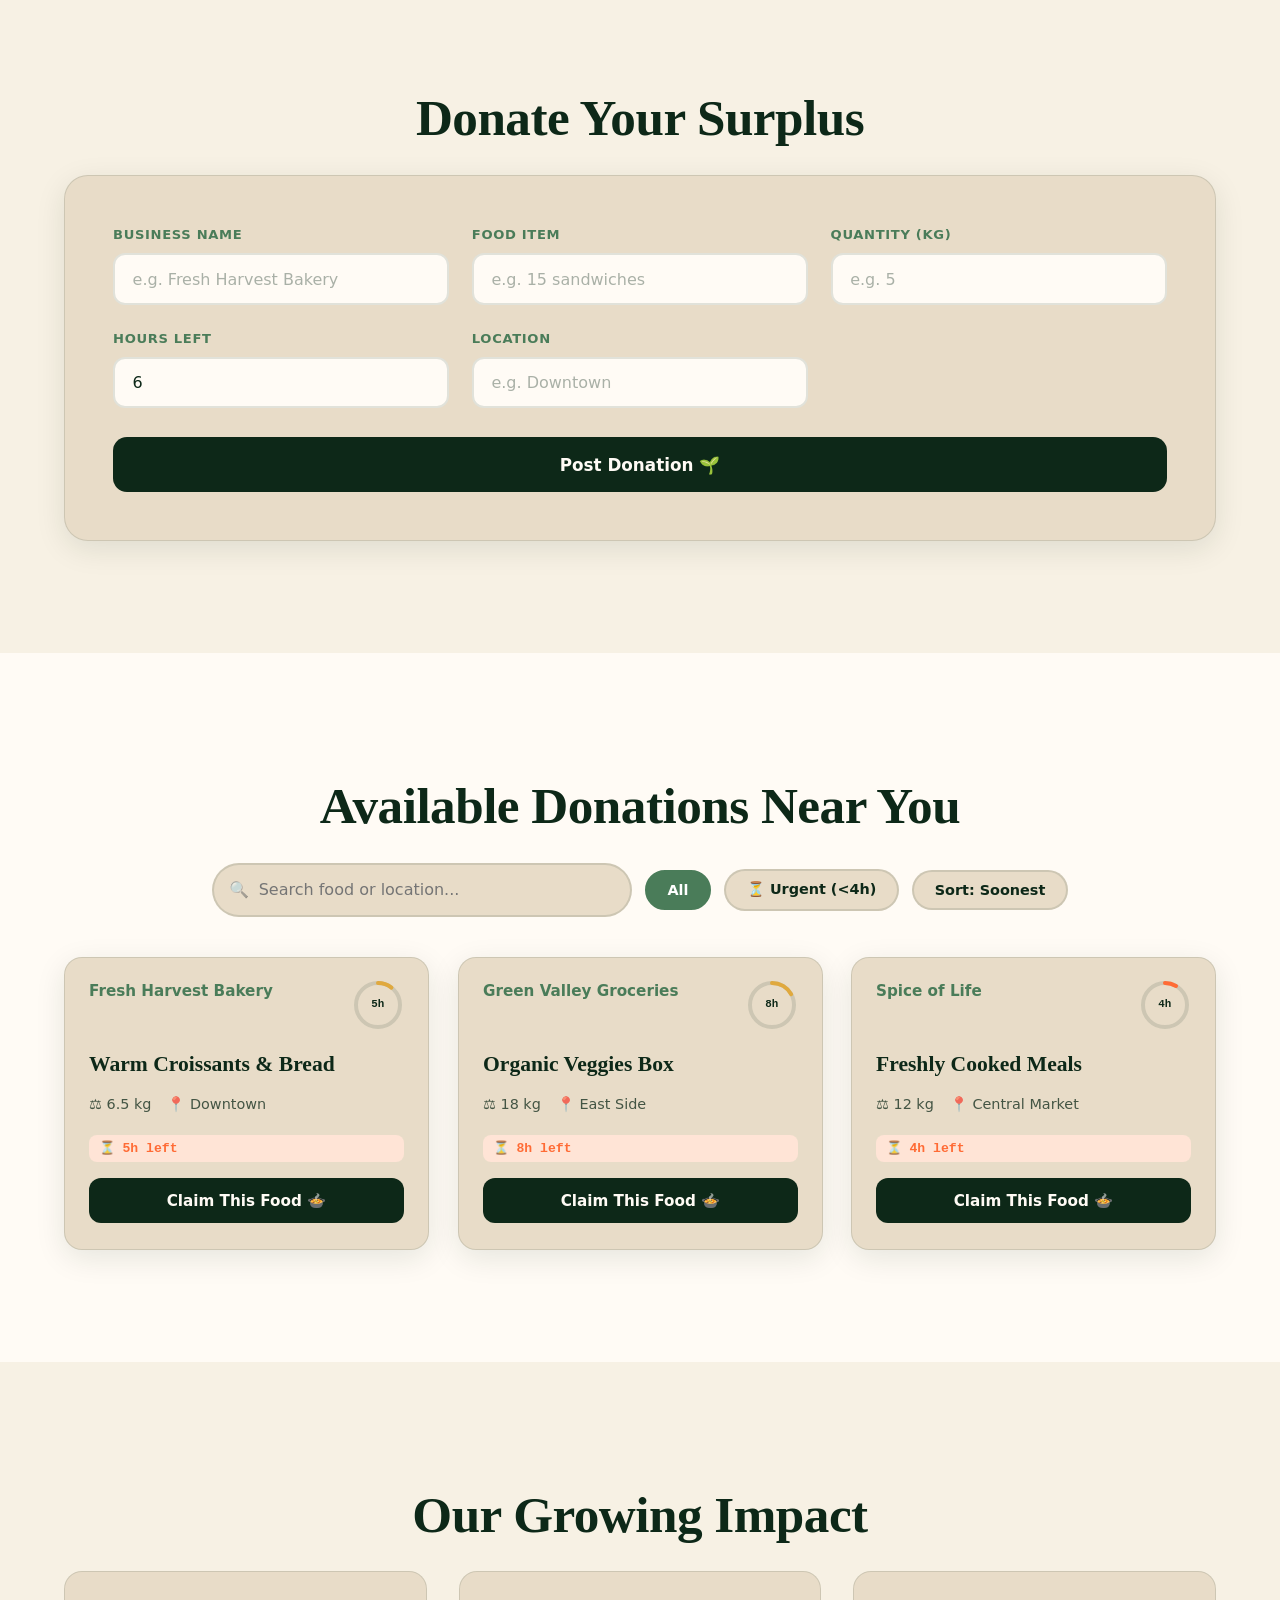
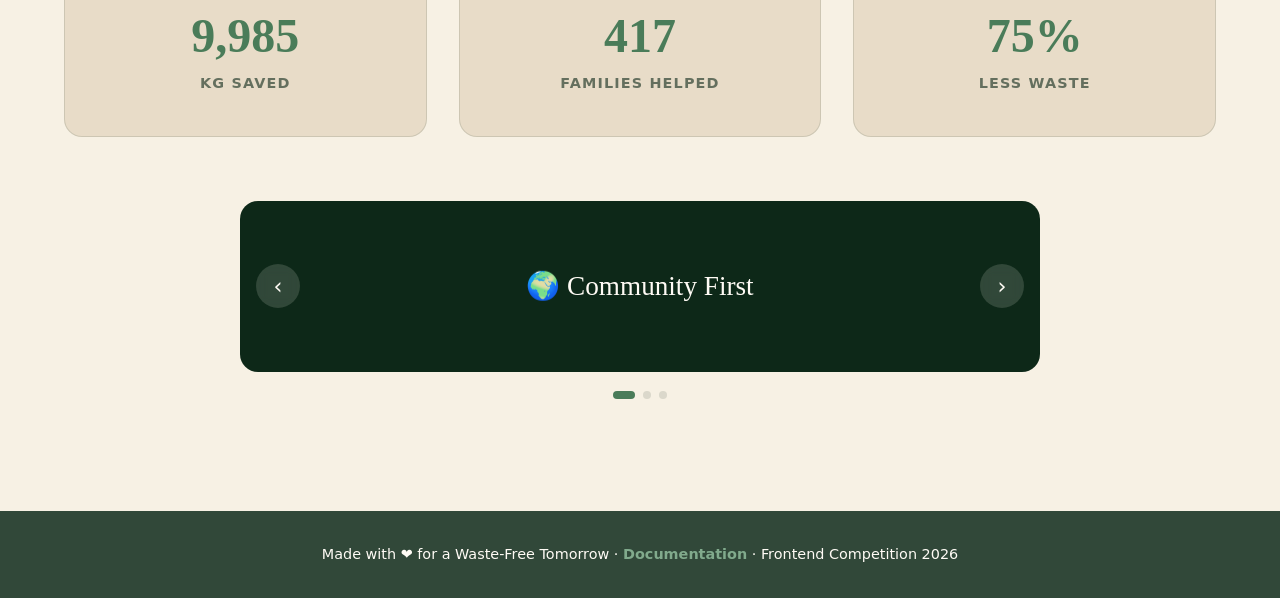
==== commit 08ab37c1: "Link documentation page and update paths" ====
--- a/index.html
+++ b/index.html
@@ -147,13 +147,14 @@
             <div class="slider-dots" id="slider-dots"></div>
         </div>
     </section>
+<footer class="doc-footer" style="position: relative; z-index: 10;">
+  <p>
+    Made with ❤️ for a Waste-Free Tomorrow · 
+    <a href="docs/documentation.html" style="position: relative; z-index: 999; cursor: pointer; display: inline-block;">Documentation</a> · 
+    Frontend Competition 2026
+  </p>
+</footer>
 
-    <footer>
-        <p>Made with ❤️ for a Waste-Free Tomorrow · <a href="documentation.html">Documentation</a> · Frontend Competition 2026</p>
-    </footer>
-
-    <div class="toast-container" id="toast-container"></div>
-
-    <script src="src/script.js"></script>
+<script src="src/script.js"></script>
 </body>
 </html>
